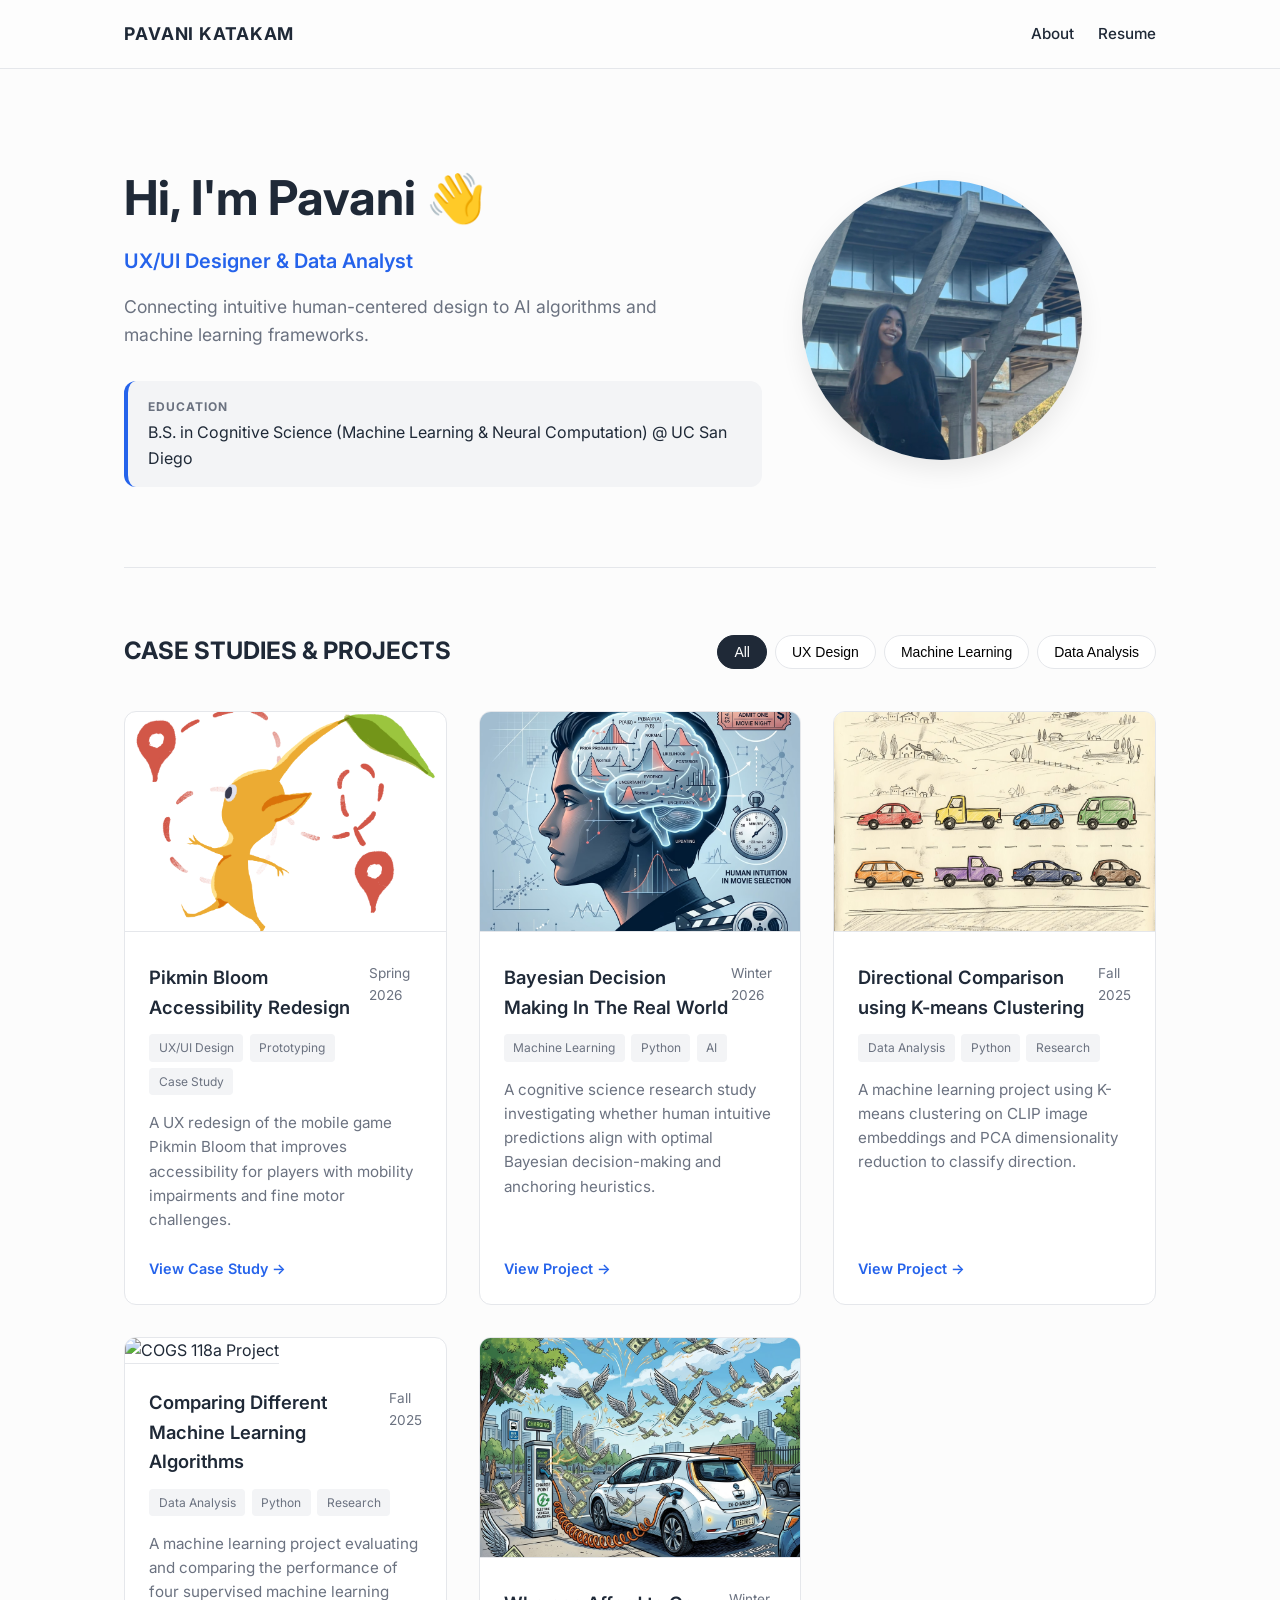
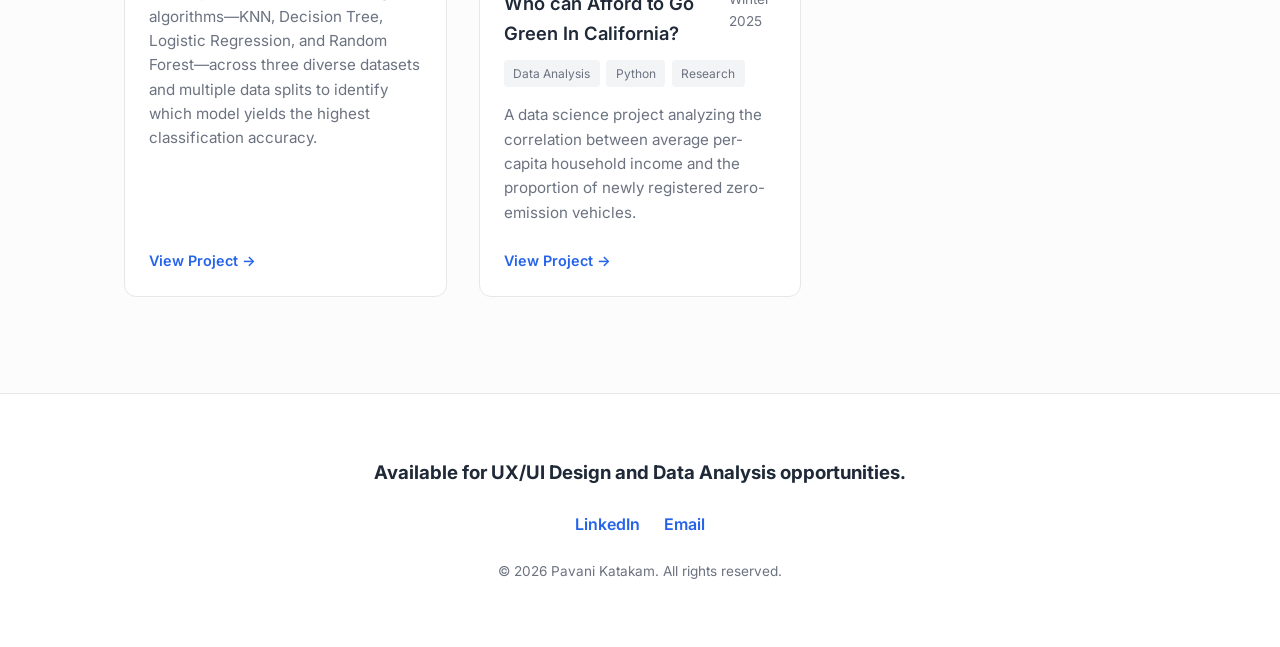
==== index.html @ 57f6cc39 "Update index.html" ====
<!DOCTYPE html>
<html lang="en">
<head>
  <meta charset="UTF-8" />
  <meta name="viewport" content="width=device-width, initial-scale=1.0" />
  <title>Pavani Katakam</title>
  <link rel="stylesheet" href="style.css" />
  <link rel="preconnect" href="https://fonts.googleapis.com">
  <link href="https://fonts.googleapis.com/css2?family=Inter:wght@300;400;500;600;700&display=swap" rel="stylesheet">
</head>
<body>

  <header class="navbar">
    <div class="nav-container">
      <a href="#" class="logo">PAVANI KATAKAM</a>
      <nav class="nav-links">
        <a href="about.html">About</a>
        <a href="https://docs.google.com/document/d/1-58K44H2pKvXtzDy7V9CgX6mknnZHvUmlUUMC2A9nRI/edit?usp=sharing" target="_blank" class="nav-btn">Resume</a>
      </nav>
    </div>
  </header>

  <main class="container">
    <section class="hero">
      <div class="hero-content">
        <h1 class="greeting">Hi, I'm Pavani 👋</h1>
        <p class="role-title">UX/UI Designer & Data Analyst</p>
        <p class="tagline">
          Connecting intuitive human-centered design to AI algorithms and machine learning frameworks.
        </p>
        <div class="education-badge">
          <span>EDUCATION</span>
          <p>B.S. in Cognitive Science (Machine Learning & Neural Computation) @ UC San Diego</p>
        </div>
      </div>
      <div class="hero-image">
        <img src="profile.jpeg" alt="Pavani Katakam Profile" />
      </div>
    </section>

    <section id="projects" class="projects-section">
      <div class="section-header">
        <h2>CASE STUDIES & PROJECTS</h2>
        <div class="filter-pills">
          <button class="pill active" onclick="filterProjects('all')">All</button>
          <button class="pill" onclick="filterProjects('ux')">UX Design</button>
          <button class="pill" onclick="filterProjects('ml')">Machine Learning</button>
          <button class="pill" onclick="filterProjects('data')">Data Analysis</button>
        </div>
      </div>

      <div class="project-grid">

        <article class="project-card ux">
          <div class="card-image">
            <img src="pikmin.png" alt="COGS 127 Project" />
          </div>
          <div class="card-content">
            <div class="card-header">
              <h3>Pikmin Bloom Accessibility Redesign</h3>
              <span class="year">Spring 2026</span>
            </div>
            <div class="tags">
              <span class="tag">UX/UI Design</span>
              <span class="tag">Prototyping</span>
              <span class="tag">Case Study</span>
            </div>
            <p class="card-desc">
              A UX redesign of the mobile game Pikmin Bloom that improves accessibility for players with mobility impairments and fine motor challenges.
            </p>
            <a href="cogs127.html" class="project-link">View Case Study &rarr;</a>
          </div>
        </article>

        <article class="project-card ml">
          <div class="card-image">
            <img src="bayes.png" alt="COGS 180 Project" />
          </div>
          <div class="card-content">
            <div class="card-header">
              <h3>Bayesian Decision Making In The Real World</h3>
              <span class="year"> Winter 2026</span>
            </div>
            <div class="tags">
              <span class="tag">Machine Learning</span>
              <span class="tag">Python</span>
              <span class="tag">AI</span>
            </div>
            <p class="card-desc">
              A cognitive science research study investigating whether human intuitive predictions align with optimal Bayesian decision-making and anchoring heuristics.
            </p>
            <a href="cogs180.html" class="project-link">View Project &rarr;</a>
          </div>
        </article>

        <article class="project-card ml">
          <div class="card-image">
            <img src="cars.png" alt="COGS 118b Project" />
          </div>
          <div class="card-content">
            <div class="card-header">
              <h3>Directional Comparison using K-means Clustering</h3>
              <span class="year">Fall 2025</span>
            </div>
            <div class="tags">
              <span class="tag">Data Analysis</span>
              <span class="tag">Python</span>
              <span class="tag">Research</span>
            </div>
            <p class="card-desc">
              A machine learning project using K-means clustering on CLIP image embeddings and PCA dimensionality reduction to classify direction.
            </p>
            <a href="cogs118b.html" class="project-link">View Project &rarr;</a>
          </div>
        </article>

        <article class="project-card ml">
          <div class="card-image">
            <img src="brain.png" alt="COGS 118a Project" />
          </div>
          <div class="card-content">
            <div class="card-header">
              <h3>Comparing Different Machine Learning Algorithms</h3>
              <span class="year">Fall 2025</span>
            </div>
            <div class="tags">
              <span class="tag">Data Analysis</span>
              <span class="tag">Python</span>
              <span class="tag">Research</span>
            </div>
            <p class="card-desc">
              A machine learning project evaluating and comparing the performance of four supervised machine learning 
              algorithms—KNN, Decision Tree, Logistic Regression, and Random Forest—across three diverse datasets and multiple data splits to identify which model yields the highest classification accuracy.
            </p>
            <a href="cogs118a.html" class="project-link">View Project &rarr;</a>
          </div>
        </article>

        <article class="project-card data">
          <div class="card-image">
            <img src="ev.png" alt="COGS 108 Project" />
          </div>
          <div class="card-content">
            <div class="card-header">
              <h3>Who can Afford to Go Green In California?</h3>
              <span class="year">Winter 2025</span>
            </div>
            <div class="tags">
              <span class="tag">Data Analysis</span>
              <span class="tag">Python</span>
              <span class="tag">Research</span>
            </div>
            <p class="card-desc">
              A data science project analyzing the correlation between average per-capita household income and the proportion of newly registered zero-emission vehicles.
            </p>
            <a href="cogs108.html" class="project-link">View Project &rarr;</a>
          </div>
        </article>

      </div>
    </section>
  </main>

  <footer class="footer">
    <div class="footer-container">
      <h3>Available for UX/UI Design and Data Analysis opportunities.</h3>
      <div class="social-links">
        <a href="https://www.linkedin.com/in/pavani-katakam/" target="_blank">LinkedIn</a>
        <a href="mailto:pavkatakam@gmail.com">Email</a>
      </div>
      <p class="copyright">© 2026 Pavani Katakam. All rights reserved.</p>
    </div>
  </footer>

  <script>
    // Simple filter functionality for projects
    function filterProjects(category) {
      const cards = document.querySelectorAll('.project-card');
      const buttons = document.querySelectorAll('.pill');

      buttons.forEach(btn => btn.classList.remove('active'));
      event.target.classList.add('active');

      cards.forEach(card => {
        if (category === 'all' || card.classList.contains(category)) {
          card.style.display = 'flex';
        } else {
          card.style.display = 'none';
        }
      });
    }
  </script>
</body>
</html>
---- style.css ----
/* CSS Reset and Global Variables */
* {
  margin: 0;
  padding: 0;
  box-sizing: border-box;
}

:root {
  --font-family: 'Inter', -apple-system, BlinkMacSystemFont, sans-serif;
  --bg-color: #fcfcfc;
  --card-bg: #ffffff;
  --text-main: #1f2937;
  --text-muted: #6b7280;
  --accent-color: #2563eb;
  --border-color: #e5e7eb;
  --radius: 12px;
  --max-width: 1080px;
}

body {
  font-family: var(--font-family);
  background-color: var(--bg-color);
  color: var(--text-main);
  line-height: 1.6;
  padding-top: 80px;
}

a {
  color: inherit;
  text-decoration: none;
}

/* Navbar */
.navbar {
  position: fixed;
  top: 0;
  left: 0;
  width: 100%;
  background: rgba(253, 253, 253, 0.9);
  backdrop-filter: blur(8px);
  border-bottom: 1px solid var(--border-color);
  z-index: 1000;
}

.nav-container {
  max-width: var(--max-width);
  margin: 0 auto;
  padding: 1.25rem 1.5rem;
  display: flex;
  justify-content: space-between;
  align-items: center;
}

.logo {
  font-weight: 700;
  letter-spacing: 0.05em;
  font-size: 1.1rem;
}

.nav-links {
  display: flex;
  align-items: center;
  gap: 1.5rem;
}

.nav-links a {
  font-weight: 500;
  font-size: 0.95rem;
  transition: color 0.2s ease;
}

.nav-links a:hover {
  color: var(--accent-color);
}

/* Layout Container */
.container {
  max-width: var(--max-width);
  margin: 0 auto;
  padding: 2rem 1.5rem;
}

/* Hero Section */
.hero {
  display: flex;
  flex-direction: column-reverse;
  gap: 2.5rem;
  padding: 3rem 0 5rem 0;
}

@media (min-width: 768px) {
  .hero {
    display: grid;
    grid-template-columns: 1.8fr 1fr;
    align-items: center;
  }
}

.greeting {
  font-size: clamp(2rem, 5vw, 3rem);
  font-weight: 700;
  margin-bottom: 0.5rem;
}

.role-title {
  font-size: 1.25rem;
  color: var(--accent-color);
  font-weight: 600;
  margin-bottom: 1rem;
}

.tagline {
  font-size: 1.1rem;
  color: var(--text-muted);
  margin-bottom: 2rem;
  max-width: 600px;
}

.education-badge {
  background: #f3f4f6;
  padding: 1rem 1.25rem;
  border-radius: var(--radius);
  border-left: 4px solid var(--accent-color);
}

.education-badge span {
  font-size: 0.75rem;
  font-weight: 700;
  letter-spacing: 0.08em;
  color: var(--text-muted);
  display: block;
  margin-bottom: 0.25rem;
}

.hero-image img {
  width: 100%;
  max-width: 280px;
  aspect-ratio: 1 / 1;
  border-radius: 50%;
  object-fit: cover;
  box-shadow: 0 10px 25px rgba(0, 0, 0, 0.08);
}

/* Projects Section */
.projects-section {
  padding: 4rem 0;
  border-top: 1px solid var(--border-color);
}

.section-header {
  display: flex;
  flex-direction: column;
  gap: 1rem;
  margin-bottom: 2.5rem;
}

@media (min-width: 640px) {
  .section-header {
    flex-direction: row;
    justify-content: space-between;
    align-items: center;
  }
}

.filter-pills {
  display: flex;
  gap: 0.5rem;
  flex-wrap: wrap;
}

.pill {
  padding: 0.5rem 1rem;
  border-radius: 999px;
  border: 1px solid var(--border-color);
  background: white;
  font-size: 0.875rem;
  font-weight: 500;
  cursor: pointer;
  transition: all 0.2s ease;
}

.pill.active, .pill:hover {
  background: var(--text-main);
  color: white;
  border-color: var(--text-main);
}

/* Project Grid (Responsive Grid Layout) */
.project-grid {
  display: grid;
  grid-template-columns: repeat(auto-fill, minmax(320px, 1fr)); /* <--- The fix! */
  gap: 2rem;
}

.project-card {
  background: var(--card-bg);
  border: 1px solid var(--border-color);
  border-radius: var(--radius);
  overflow: hidden;
  display: flex;
  flex-direction: column;
  transition: transform 0.2s ease, box-shadow 0.2s ease;
}

.project-card:hover {
  transform: translateY(-4px);
  box-shadow: 0 12px 30px rgba(0, 0, 0, 0.06);
}

.card-image img {
  width: 100%;
  height: 220px;
  object-fit: cover;
  border-bottom: 1px solid var(--border-color);
}

.card-content {
  padding: 1.5rem;
  display: flex;
  flex-direction: column;
  flex-grow: 1;
}

.card-header {
  display: flex;
  justify-content: space-between;
  align-items: flex-start;
  margin-bottom: 0.75rem;
}

.card-header h3 {
  font-size: 1.15rem;
  font-weight: 600;
}

.year {
  font-size: 0.85rem;
  color: var(--text-muted);
}

.tags {
  display: flex;
  gap: 0.4rem;
  flex-wrap: wrap;
  margin-bottom: 1rem;
}

.tag {
  background: #f3f4f6;
  font-size: 0.75rem;
  padding: 0.25rem 0.6rem;
  border-radius: 4px;
  color: var(--text-muted);
}

.card-desc {
  font-size: 0.95rem;
  color: var(--text-muted);
  margin-bottom: 1.5rem;
}

.project-link {
  margin-top: auto;
  font-weight: 600;
  color: var(--accent-color);
  font-size: 0.9rem;
}

/* About / Skills */
.about-section {
  padding: 4rem 0;
  border-top: 1px solid var(--border-color);
}

.about-bio {
  font-size: 1.1rem;
  color: var(--text-muted);
  max-width: 750px;
  margin: 1rem 0 2.5rem 0;
}

.skills-tags {
  display: flex;
  flex-wrap: wrap;
  gap: 0.75rem;
  margin-top: 1rem;
}

.skills-tags span {
  background: white;
  border: 1px solid var(--border-color);
  padding: 0.5rem 1rem;
  border-radius: var(--radius);
  font-size: 0.9rem;
  font-weight: 500;
}

/* Footer */
.footer {
  border-top: 1px solid var(--border-color);
  padding: 4rem 1.5rem;
  text-align: center;
  background: white;
}

.social-links {
  display: flex;
  justify-content: center;
  gap: 1.5rem;
  margin: 1.5rem 0;
}

.social-links a {
  font-weight: 600;
  color: var(--accent-color);
}

.copyright {
  font-size: 0.85rem;
  color: var(--text-muted);
}

/* ==========================================================================
   Case Study Page Styles
   ========================================================================== */

.back-link-wrapper {
  margin-top: 1.5rem;
  margin-bottom: 2rem;
}

.back-link {
  font-weight: 500;
  color: var(--accent-color);
  font-size: 0.95rem;
  transition: opacity 0.2s ease;
}

.back-link:hover {
  opacity: 0.8;
}

.case-study-hero {
  margin-bottom: 3rem;
}

.project-category {
  font-size: 0.8rem;
  font-weight: 700;
  letter-spacing: 0.1em;
  color: var(--accent-color);
  display: block;
  margin-bottom: 0.75rem;
}

.case-title {
  font-size: clamp(2.2rem, 6vw, 3.5rem);
  line-height: 1.15;
  font-weight: 700;
  margin-bottom: 1rem;
}

.case-subtitle {
  font-size: clamp(1.1rem, 2vw, 1.35rem);
  color: var(--text-muted);
  max-width: 800px;
}

/* Responsive Overview Info Grid */
.project-meta-grid {
  display: grid;
  grid-template-columns: repeat(2, 1fr);
  gap: 2rem;
  padding: 2.5rem 0;
  border-top: 1px solid var(--border-color);
  border-bottom: 1px solid var(--border-color);
  margin-bottom: 3.5rem;
}

@media (min-width: 640px) {
  .project-meta-grid {
    grid-template-columns: repeat(4, 1fr);
  }
}

.meta-item h4 {
  font-size: 0.75rem;
  font-weight: 700;
  text-transform: uppercase;
  letter-spacing: 0.08em;
  color: var(--text-muted);
  margin-bottom: 0.5rem;
}

.meta-item p {
  font-size: 1rem;
  font-weight: 500;
  color: var(--text-main);
}

/* Project Images */
.case-image-container {
  width: 100%;
  margin-bottom: 4rem;
}

.case-main-img {
  width: 100%;
  border-radius: var(--radius);
  border: 1px solid var(--border-color);
  box-shadow: 0 10px 30px rgba(0,0,0,0.04);
  display: block;
}

/* Narrative Body Text Content */
.case-content {
  max-width: 720px;
  margin: 0 auto 5rem auto;
}

.content-block {
  margin-bottom: 3.5rem;
}

.content-block h2 {
  font-size: 1.5rem;
  font-weight: 700;
  margin-bottom: 1rem;
  color: var(--text-main);
}

.content-block p {
  font-size: 1.05rem;
  color: var(--text-muted);
  line-height: 1.7;
}

/* Container holding both text and image side-by-side */
.split-block {
  display: flex;
  flex-direction: column; /* Stack vertically on small mobile screens */
  gap: 2.5rem;            /* Spacing between the text and the image */
  align-items: center;    /* Keeps everything centered vertically */
  margin-bottom: 4rem;
}

/* Text layout spacing */
.split-text h3 {
  font-size: 1.3rem;
  margin-top: 1.5rem;
  margin-bottom: 0.5rem;
}

.split-text p {
  color: var(--text-muted);
  margin-bottom: 1.5rem;
}

/* Image scaling constraints */
.split-image img {
  width: 100%;
  max-width: 450px;       /* Keeps the image from bloating too large */
  height: auto;
  display: block;
}

/* Desktop Breakpoint: Converts to side-by-side view automatically */
@media (min-width: 768px) {
  .split-block {
    flex-direction: row;  /* Places them in a clean horizontal row */
  }
  
  .split-text {
    flex: 1.2;            /* Gives the text side slightly more weight/space */
  }
  
  .split-image {
    flex: 1;              /* Allocates proportional room for the graphic */
  }
}

/* Styling for the large callout text in the middle */
.case-quote {
  font-size: clamp(1.3rem, 3vw, 1.8rem);
  font-style: italic;
  font-weight: 300;
  color: #ffffff; /* Gives it that bright white pop against the muted paragraphs */
  line-height: 1.4;
  margin: 2rem 0;
  text-align: center;
  padding: 0 1rem;
}

/* Formats the video container to look proportional and clean */
.portfolio-video {
  width: 100%;
  max-width: 300px; /* Change this from 380px to 280px to make it smaller */
  height: auto;
  display: block;
  margin: 0 auto;
}


/* Container that places all 3 images in a row */
.image-trio {
  display: flex;
  flex-direction: column; /* Stacks vertically on small mobile screens */
  gap: 1.5rem;            /* Space between each image */
  width: 100%;
  margin: 2.5rem 0;
}

/* Formats each image to scale proportionally */
.image-trio img {
  width: 100%;
  height: auto;
  object-fit: cover;
  border-radius: 8px;    /* Optional rounded corners */
}

/* Desktop & Tablet View: Places all 3 side-by-side */
@media (min-width: 768px) {
  .image-trio {
    flex-direction: row;  /* Places images in a horizontal row */
  }

  .image-trio img {
    flex: 1;              /* Gives each image an equal 1/3 width share */
    width: 0;             /* Prevents images from pushing past container bounds */
  }
}

/* Container that places both images in a row */
.image-duo {
  display: flex;
  flex-direction: column; /* Stacks vertically on small phone screens */
  gap: 1.5rem;            /* Space between the two images */
  width: 100%;
  margin: 2.5rem 0;
}

/* Formats each image to scale proportionally */
.image-duo img {
  width: 100%;
  height: auto;
  object-fit: cover;
  border-radius: 8px;
}

/* Desktop & Tablet View: Places both side-by-side */
@media (min-width: 768px) {
  .image-duo {
    flex-direction: row;  /* Arranges images in a horizontal row */
  }

  .image-duo img {
    flex: 1;              /* Gives each image an equal 50% width share */
    width: 0;             /* Prevents images from distorting or breaking bounds */
  }
}

.chart-container {
  max-width: 400px; /* Adjust this value to make it smaller or larger */
  width: 100%;
  margin: 2rem auto; /* Centers the chart box */
  text-align: center;
}

.chart-container img {
  width: 100%;
  height: auto;
  border-radius: 8px; /* Keeps the nice rounded corners shown in your screenshot */
}
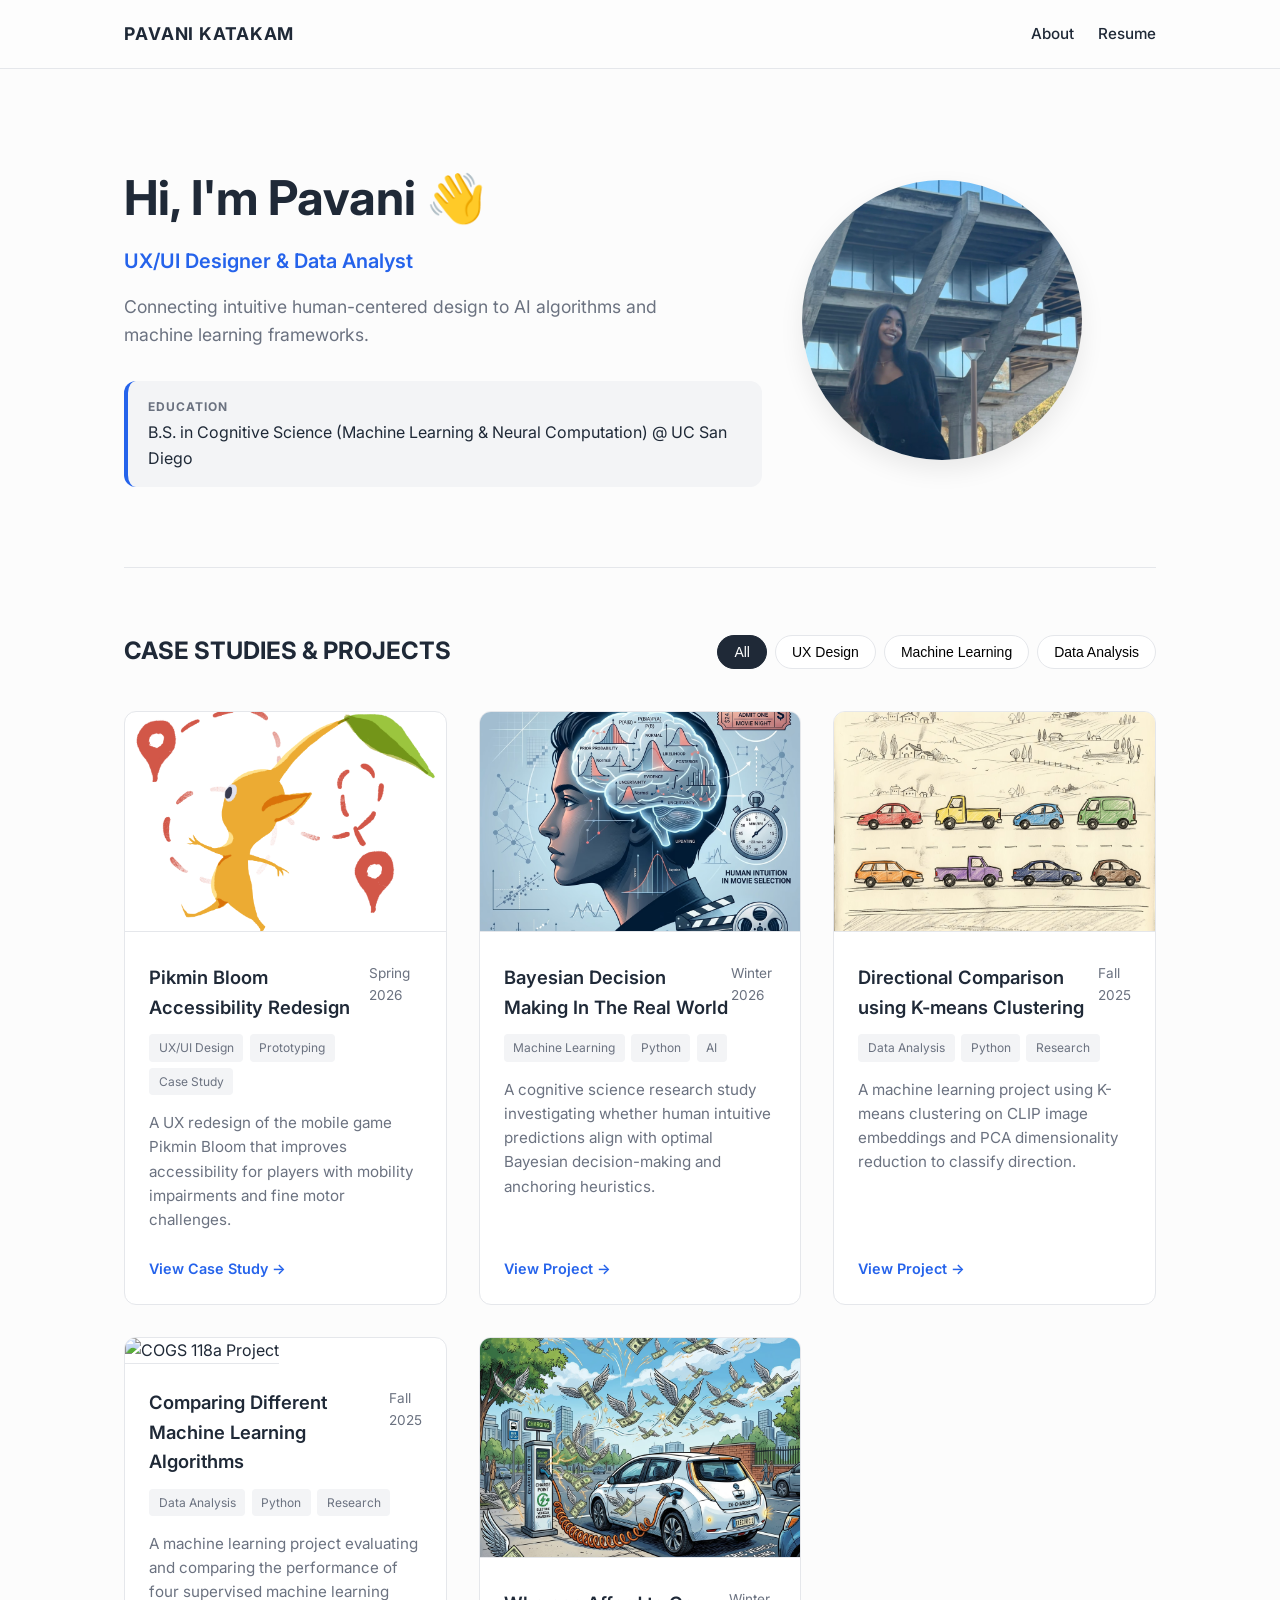
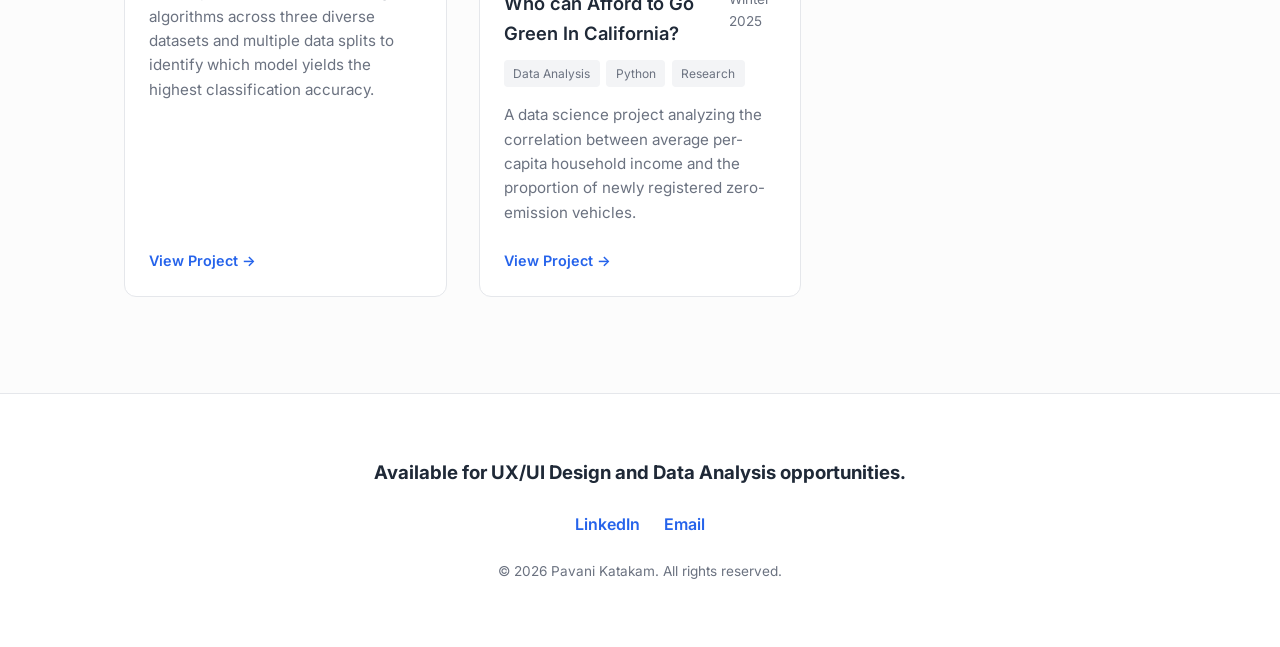
==== commit a8372d2d: "Update project description in index.html Removed the mention of specific algorithms in the project d" ====
--- a/index.html
+++ b/index.html
@@ -130,7 +130,7 @@
             </div>
             <p class="card-desc">
               A machine learning project evaluating and comparing the performance of four supervised machine learning 
-              algorithms—KNN, Decision Tree, Logistic Regression, and Random Forest—across three diverse datasets and multiple data splits to identify which model yields the highest classification accuracy.
+              algorithms across three diverse datasets and multiple data splits to identify which model yields the highest classification accuracy.
             </p>
             <a href="cogs118a.html" class="project-link">View Project &rarr;</a>
           </div>
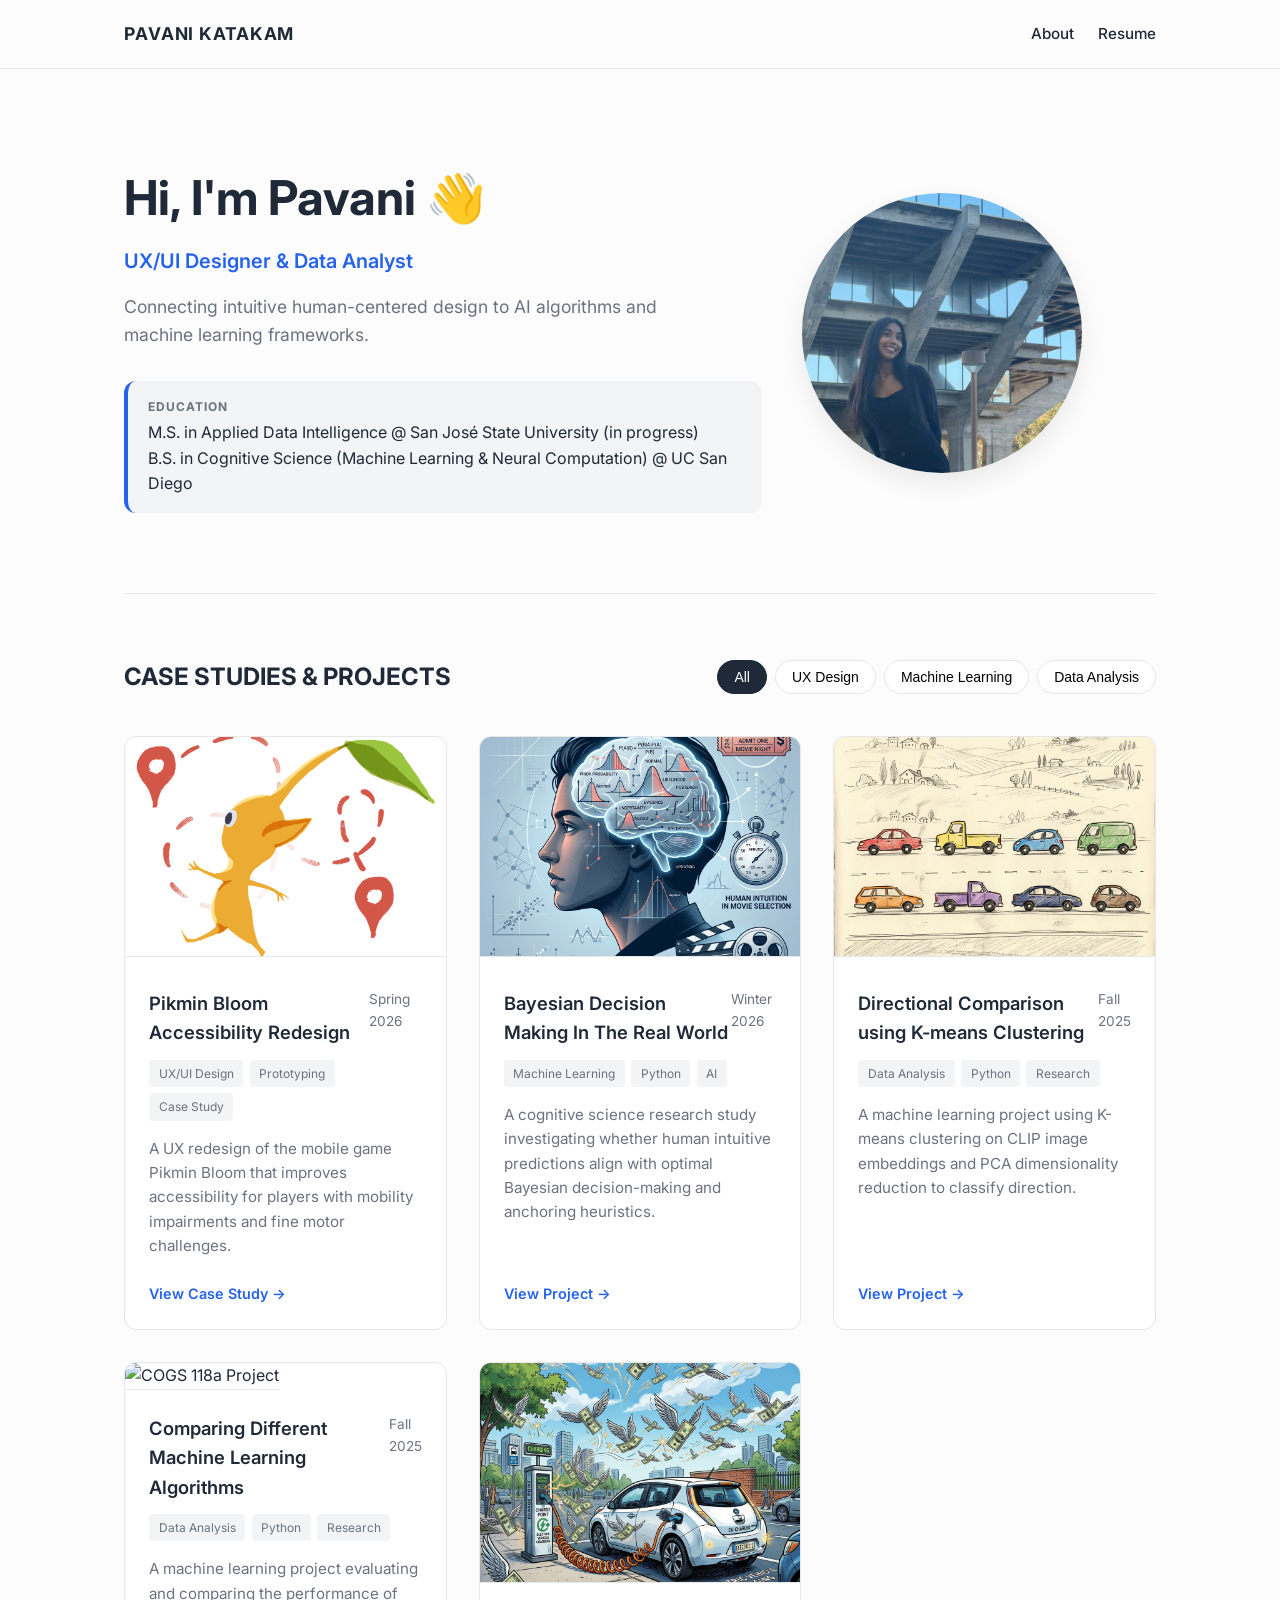
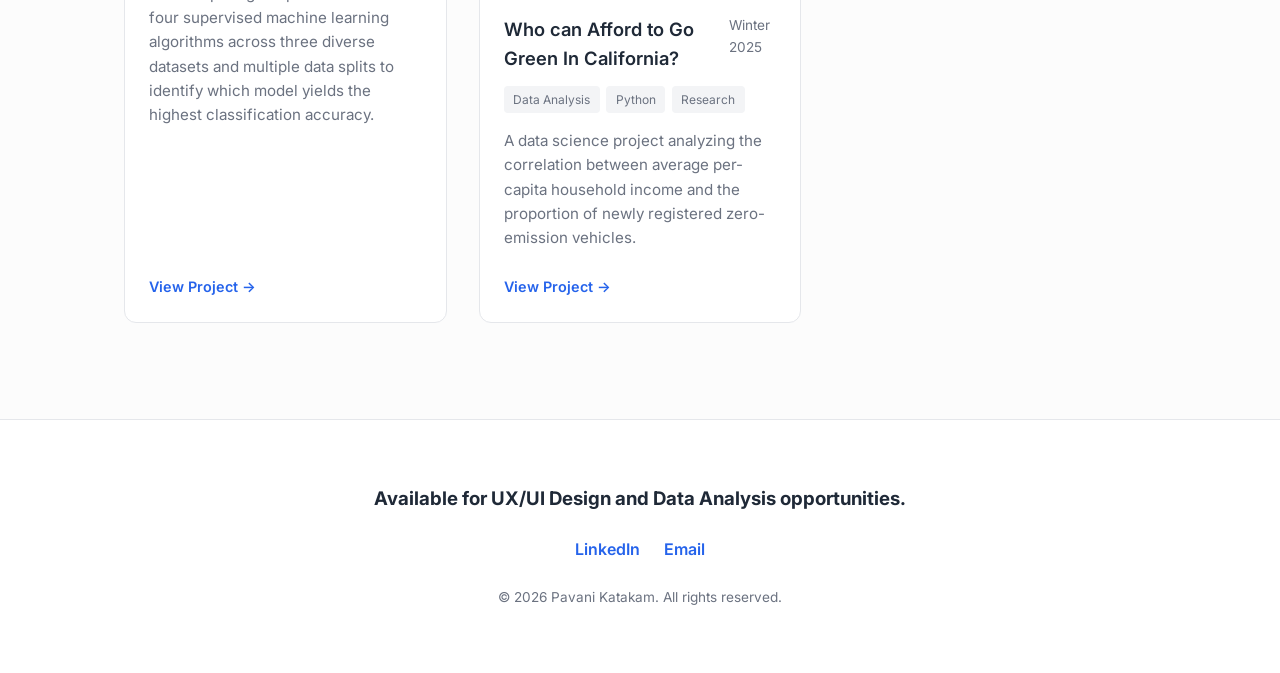
==== commit d811567f: "Add education details to index.html" ====
--- a/index.html
+++ b/index.html
@@ -30,6 +30,7 @@
         </p>
         <div class="education-badge">
           <span>EDUCATION</span>
+          <p>M.S. in Applied Data Intelligence @ San José State University (in progress)</p>
           <p>B.S. in Cognitive Science (Machine Learning & Neural Computation) @ UC San Diego</p>
         </div>
       </div>
--- a/style.css
+++ b/style.css
@@ -571,3 +571,38 @@
   height: auto;
   border-radius: 8px; /* Keeps the nice rounded corners shown in your screenshot */
 }
+
+/* Centers the entire table section and title */
+.table-container {
+  text-align: center;
+  margin: 2.5rem auto;
+  max-width: 800px;
+  width: 100%;
+}
+
+.table-container h3 {
+  margin-bottom: 1rem;
+}
+
+/* Styled Table with borders/lines */
+.styled-table {
+  width: 100%;
+  border-collapse: collapse; /* Prevents double lines between cells */
+  margin: 0 auto;
+  font-size: 0.95rem;
+}
+
+/* Grid lines for headers and data cells */
+.styled-table th, 
+.styled-table td {
+  border: 1px solid var(--border-color, #e5e7eb); /* Subtle grey border */
+  padding: 10px 14px;
+  text-align: center; /* Centers text inside each cell */
+}
+
+/* Optional header background styling */
+.styled-table th {
+  background-color: #f3f4f6;
+  font-weight: 600;
+} 
+
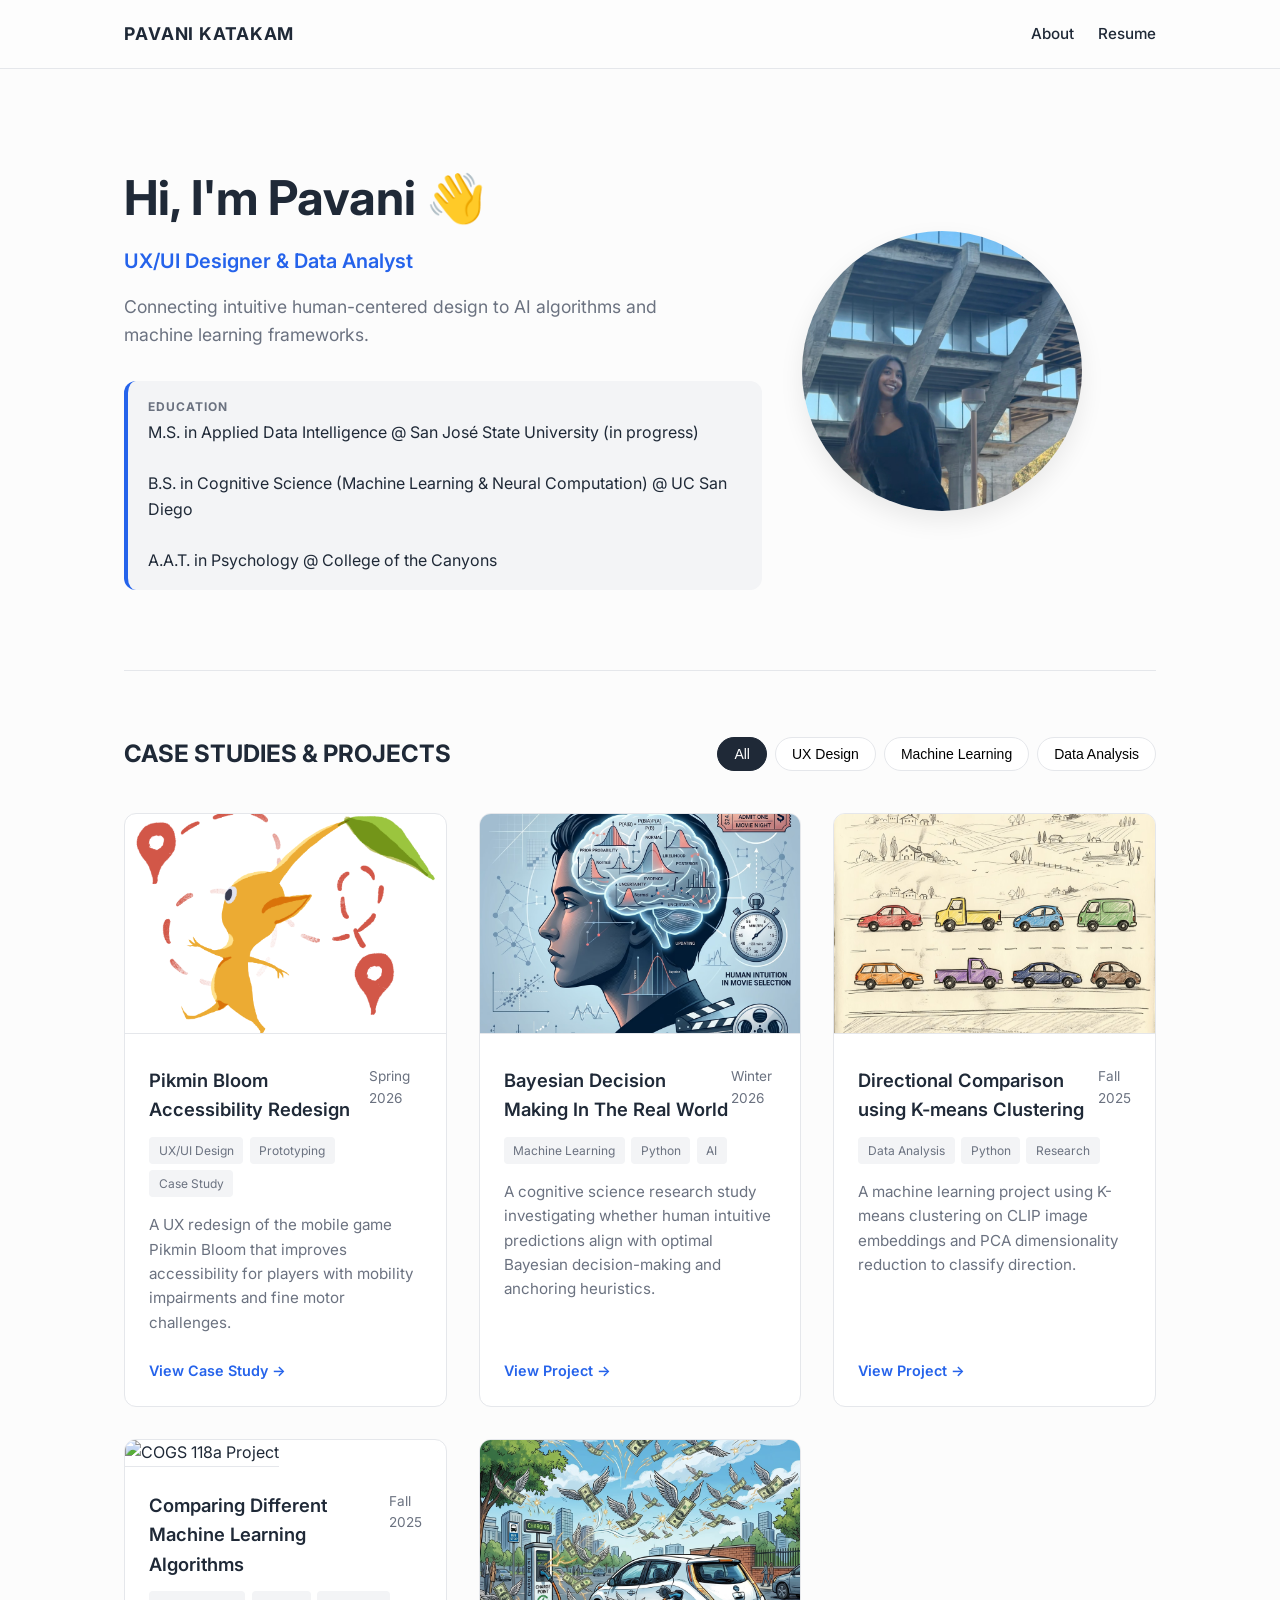
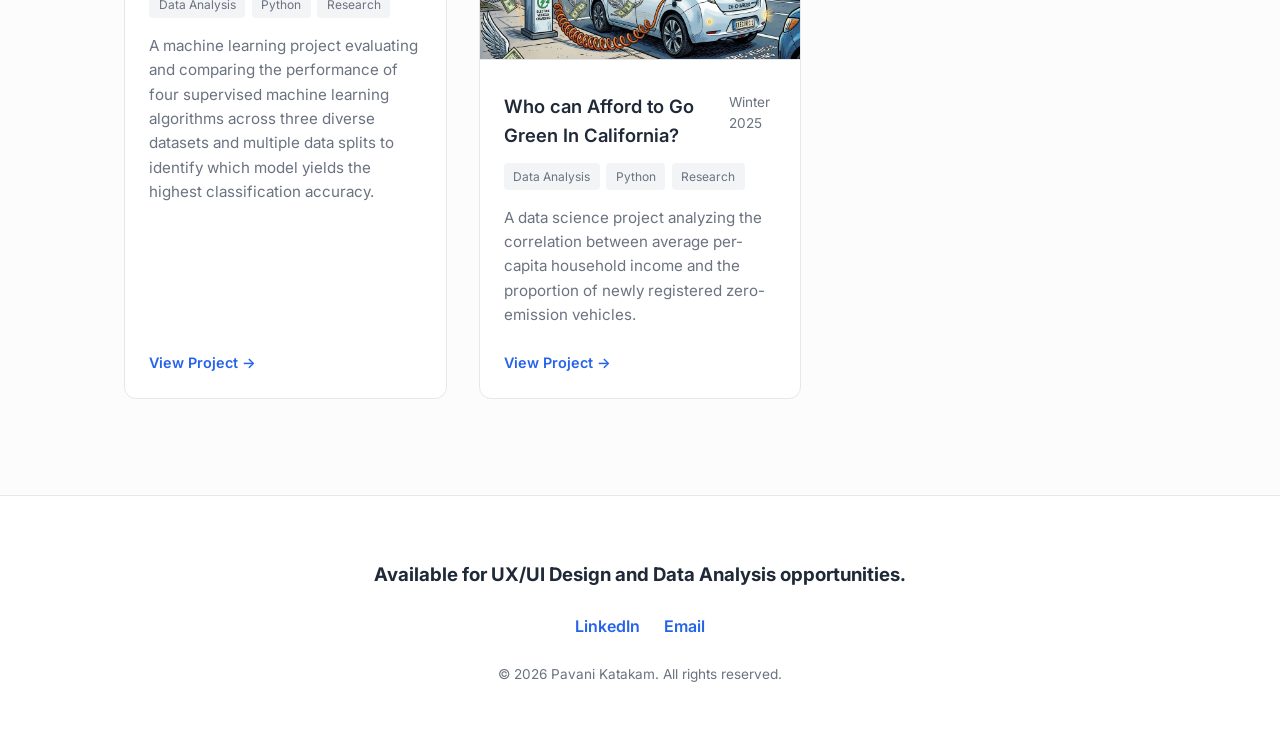
==== commit 73125617: "Update index.html" ====
--- a/index.html
+++ b/index.html
@@ -31,7 +31,10 @@
         <div class="education-badge">
           <span>EDUCATION</span>
           <p>M.S. in Applied Data Intelligence @ San José State University (in progress)</p>
+          <br>
           <p>B.S. in Cognitive Science (Machine Learning & Neural Computation) @ UC San Diego</p>
+          <br>
+          <p>A.A.T. in Psychology @ College of the Canyons</p>
         </div>
       </div>
       <div class="hero-image">
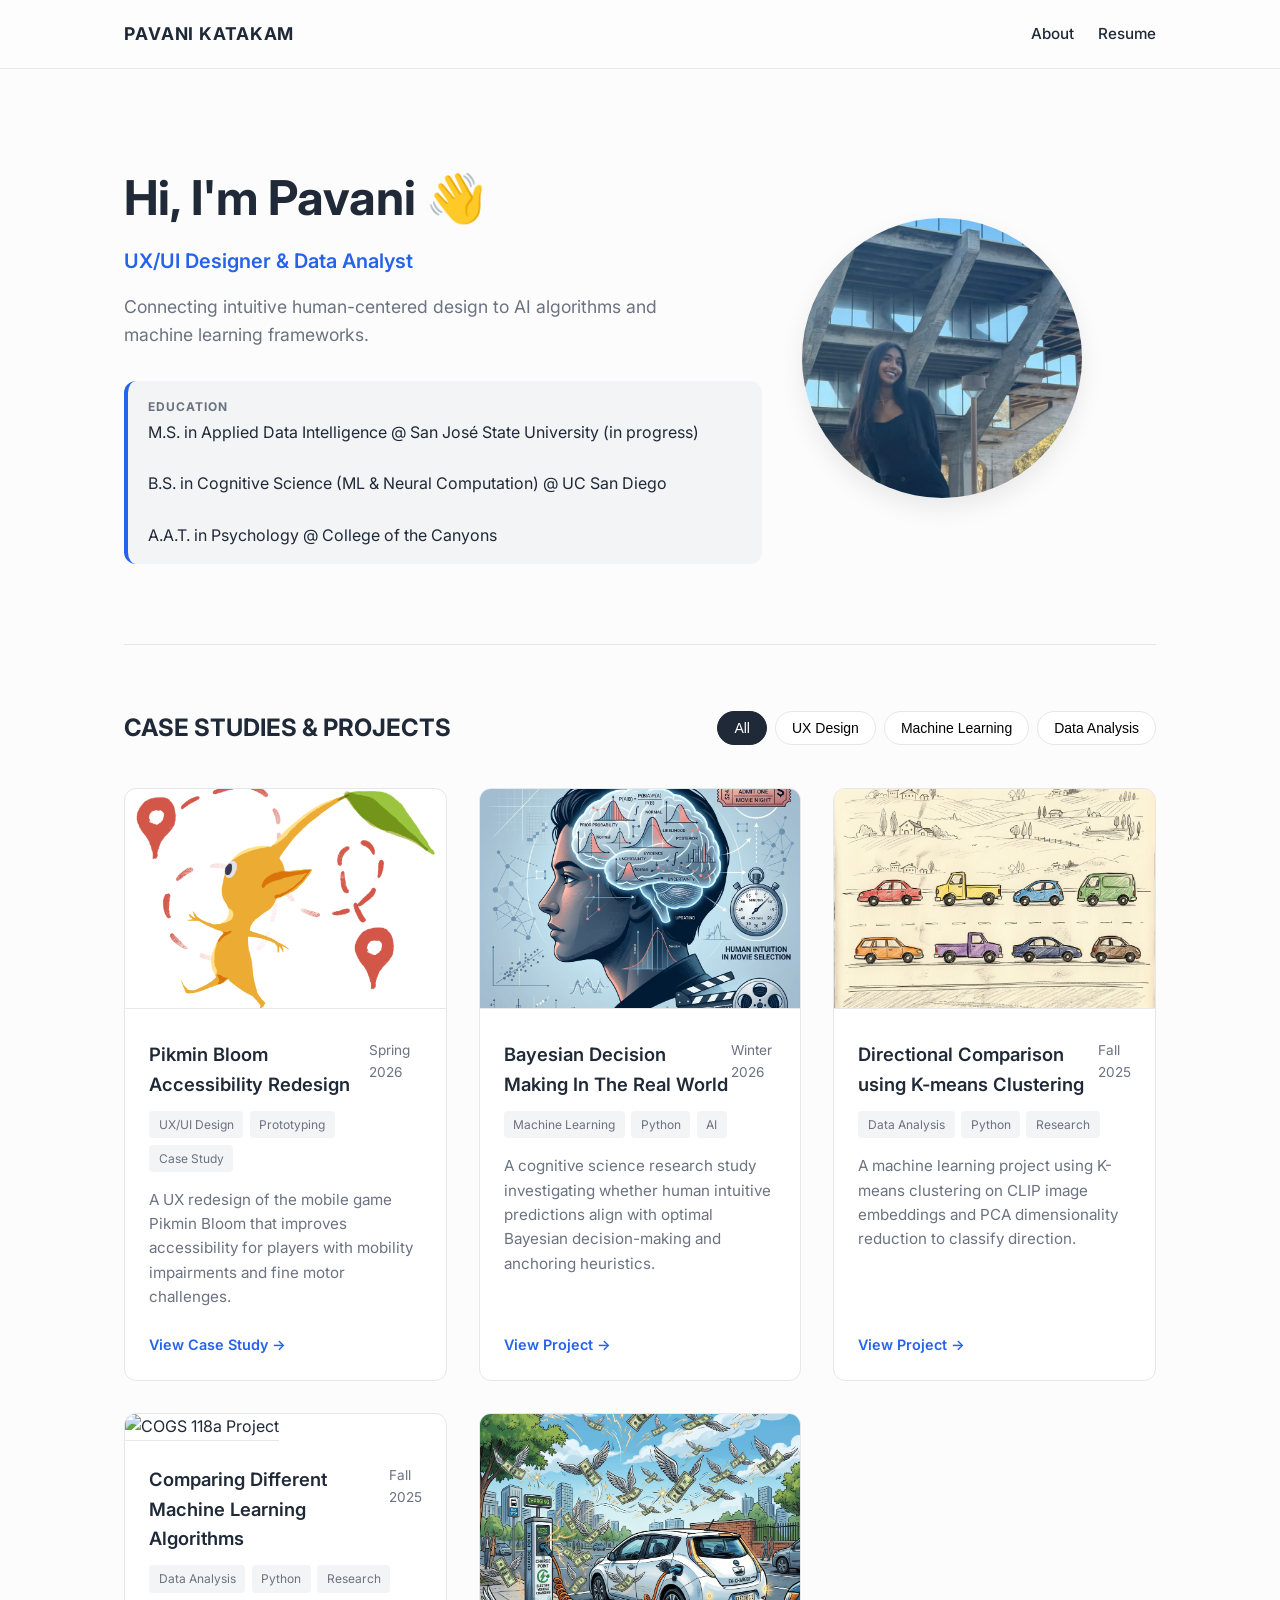
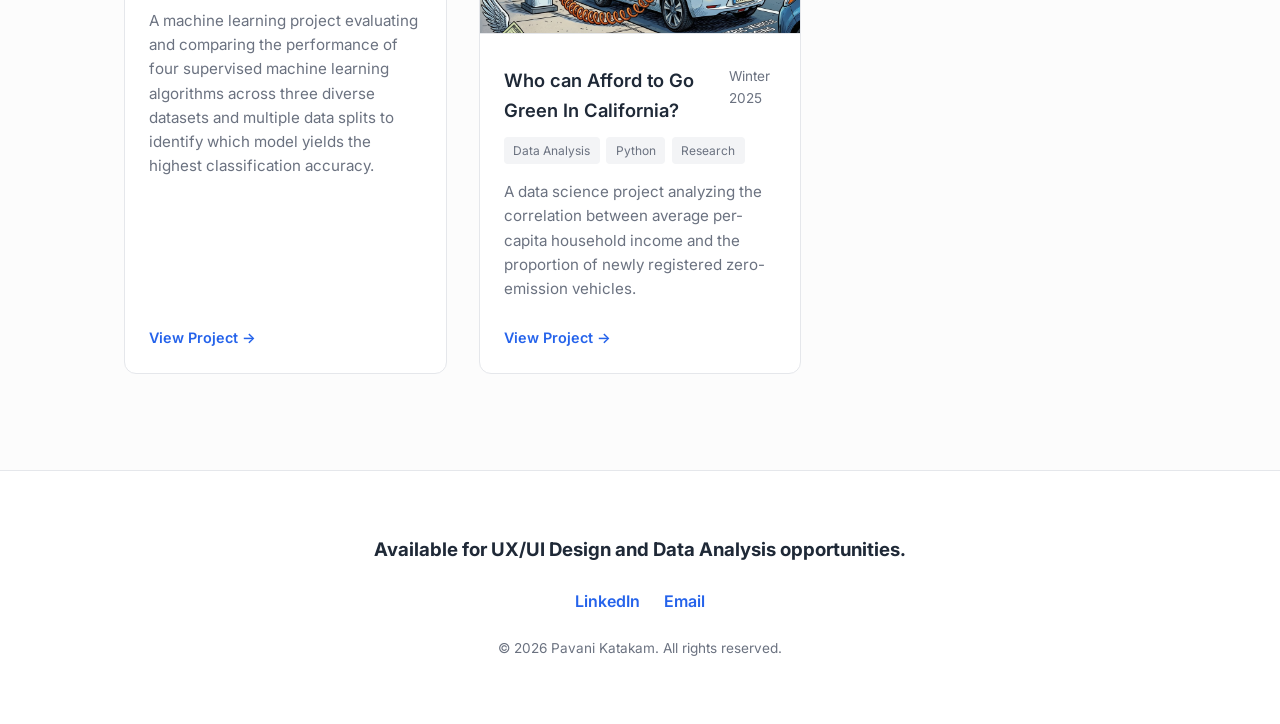
==== commit 78aa27ee: "Shorten degree description in education section" ====
--- a/index.html
+++ b/index.html
@@ -32,7 +32,7 @@
           <span>EDUCATION</span>
           <p>M.S. in Applied Data Intelligence @ San José State University (in progress)</p>
           <br>
-          <p>B.S. in Cognitive Science (Machine Learning & Neural Computation) @ UC San Diego</p>
+          <p>B.S. in Cognitive Science (ML & Neural Computation) @ UC San Diego</p>
           <br>
           <p>A.A.T. in Psychology @ College of the Canyons</p>
         </div>
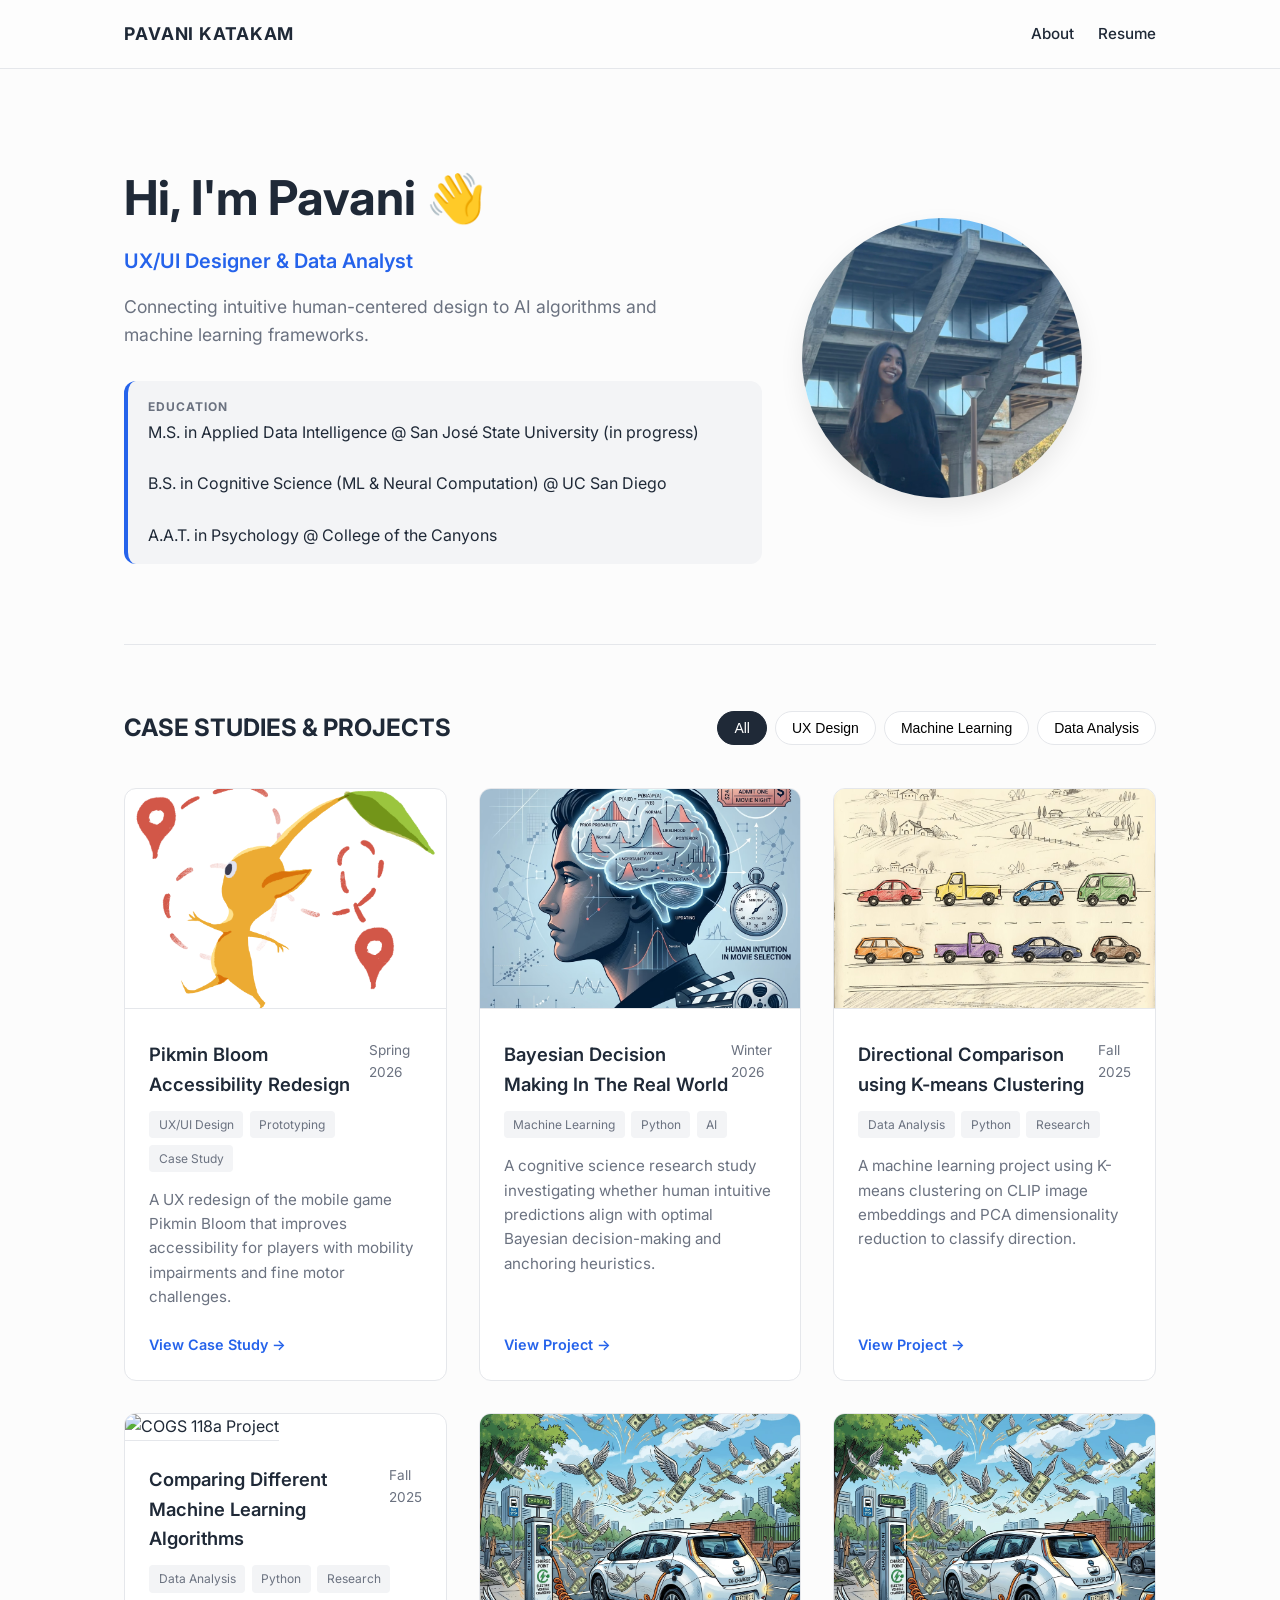
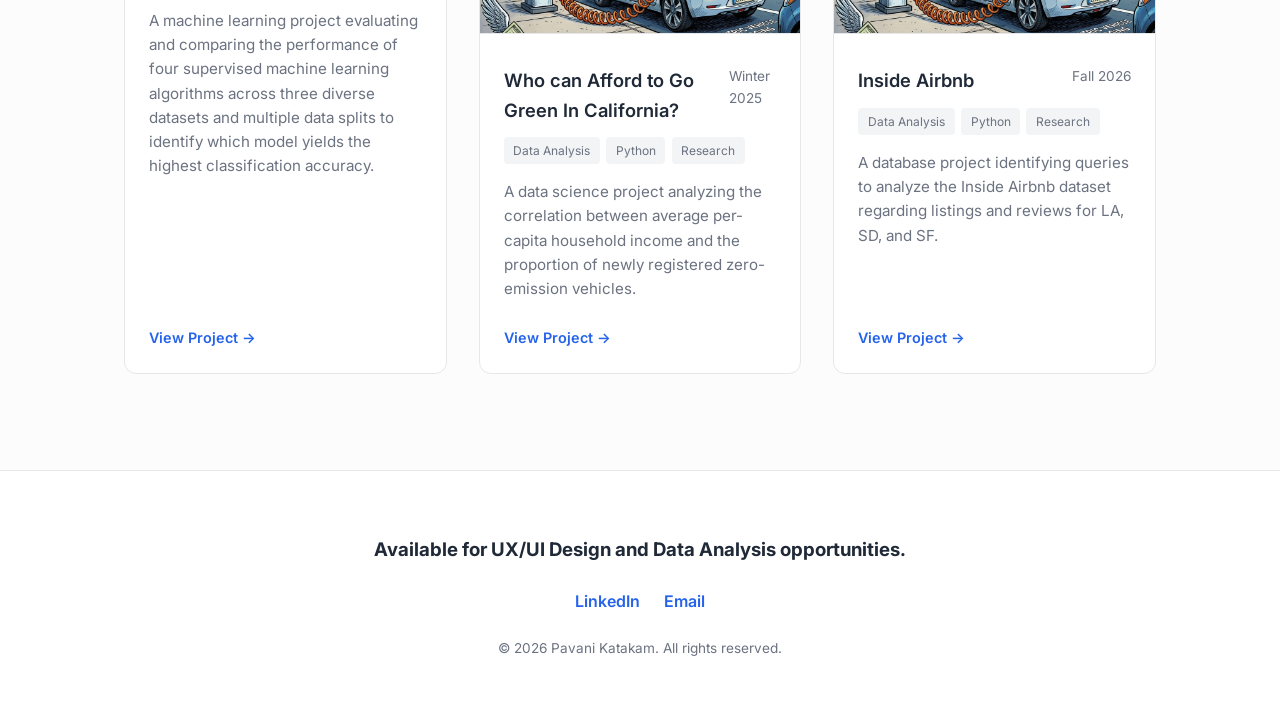
==== commit 867d089f: "Update project links to include .html extension" ====
--- a/index.html
+++ b/index.html
@@ -161,6 +161,27 @@
           </div>
         </article>
 
+        <article class="project-card data">
+          <div class="card-image">
+            <img src="ev.png" alt="DATA 201 Project" />
+          </div>
+          <div class="card-content">
+            <div class="card-header">
+              <h3>Inside Airbnb</h3>
+              <span class="year">Fall 2026</span>
+            </div>
+            <div class="tags">
+              <span class="tag">Data Analysis</span>
+              <span class="tag">Python</span>
+              <span class="tag">Research</span>
+            </div>
+            <p class="card-desc">
+              A database project identifying queries to analyze the Inside Airbnb dataset regarding listings and reviews for LA, SD, and SF.
+            </p>
+            <a href="data201.html" class="project-link">View Project &rarr;</a>
+          </div>
+        </article>
+
       </div>
     </section>
   </main>
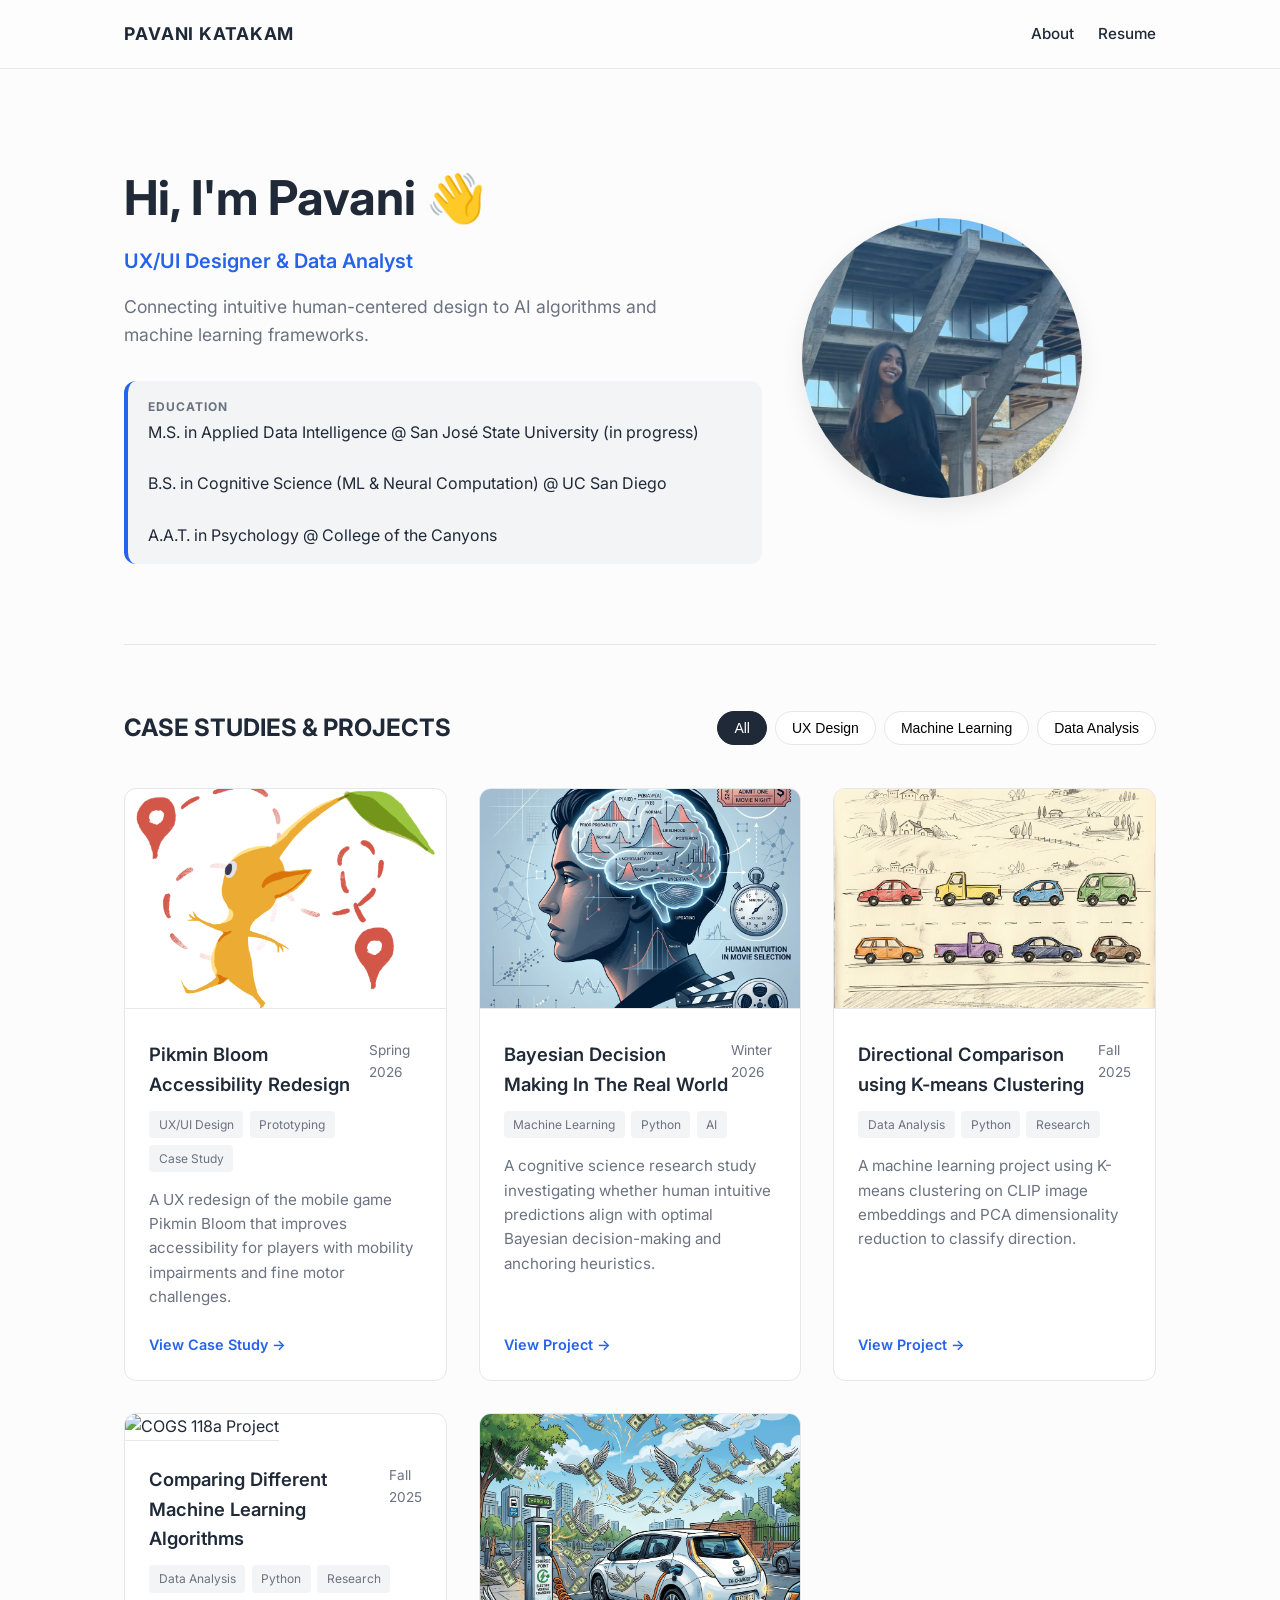
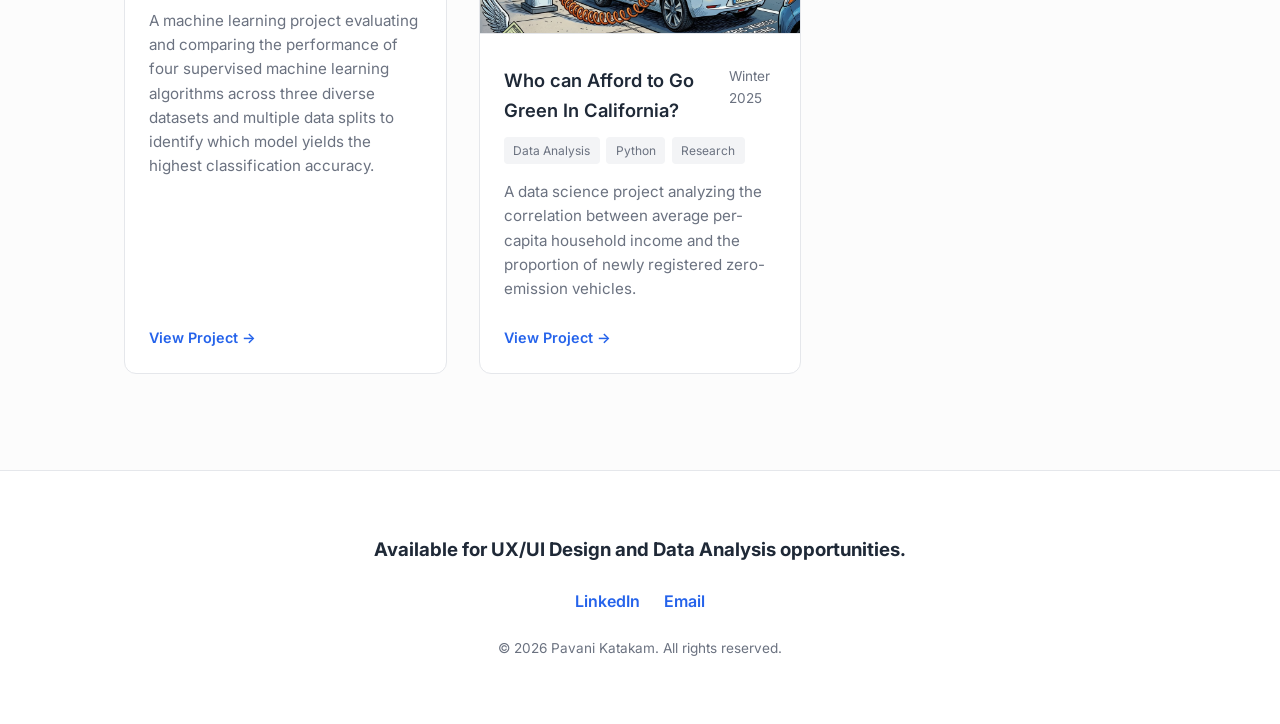
==== commit 5238ce69: "Remove 'Inside Airbnb' project card from index.html Removed the 'Inside Airbnb' project card from th" ====
--- a/index.html
+++ b/index.html
@@ -161,27 +161,6 @@
           </div>
         </article>
 
-        <article class="project-card data">
-          <div class="card-image">
-            <img src="ev.png" alt="DATA 201 Project" />
-          </div>
-          <div class="card-content">
-            <div class="card-header">
-              <h3>Inside Airbnb</h3>
-              <span class="year">Fall 2026</span>
-            </div>
-            <div class="tags">
-              <span class="tag">Data Analysis</span>
-              <span class="tag">Python</span>
-              <span class="tag">Research</span>
-            </div>
-            <p class="card-desc">
-              A database project identifying queries to analyze the Inside Airbnb dataset regarding listings and reviews for LA, SD, and SF.
-            </p>
-            <a href="data201.html" class="project-link">View Project &rarr;</a>
-          </div>
-        </article>
-
       </div>
     </section>
   </main>
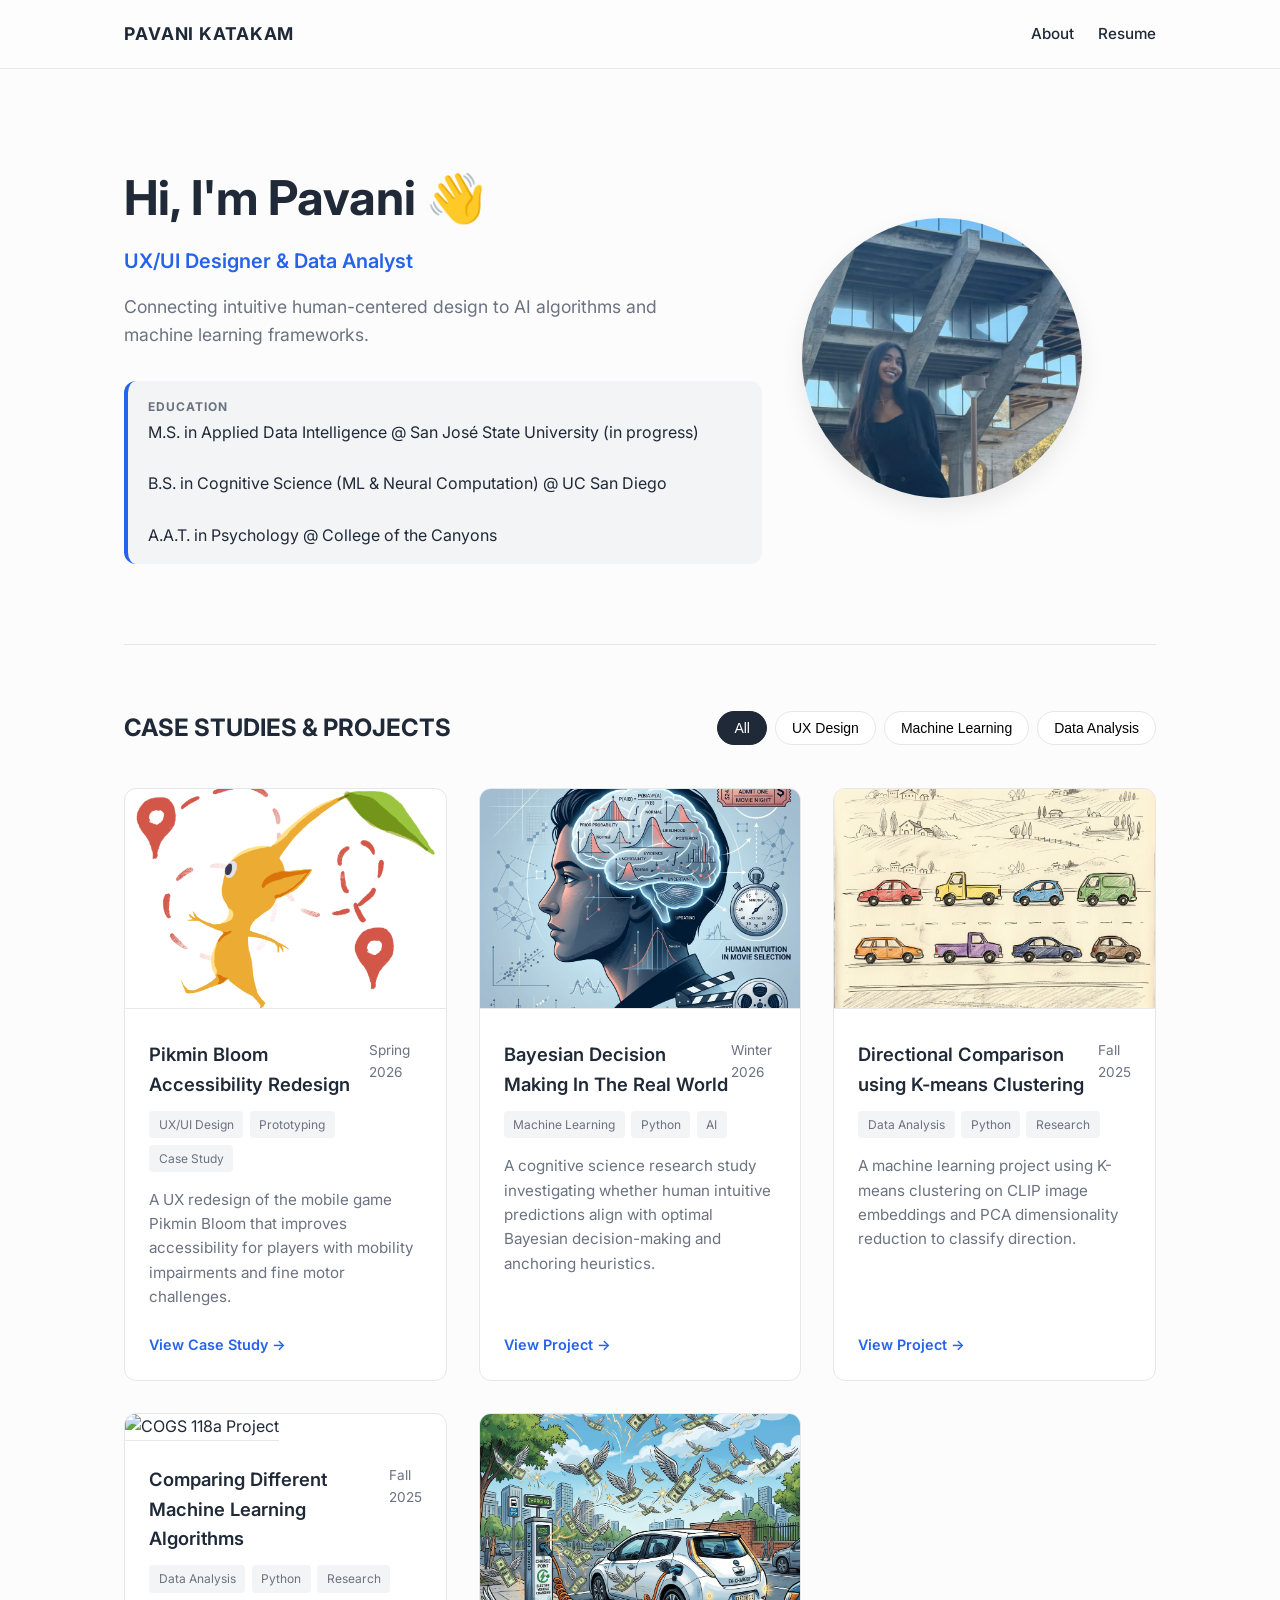
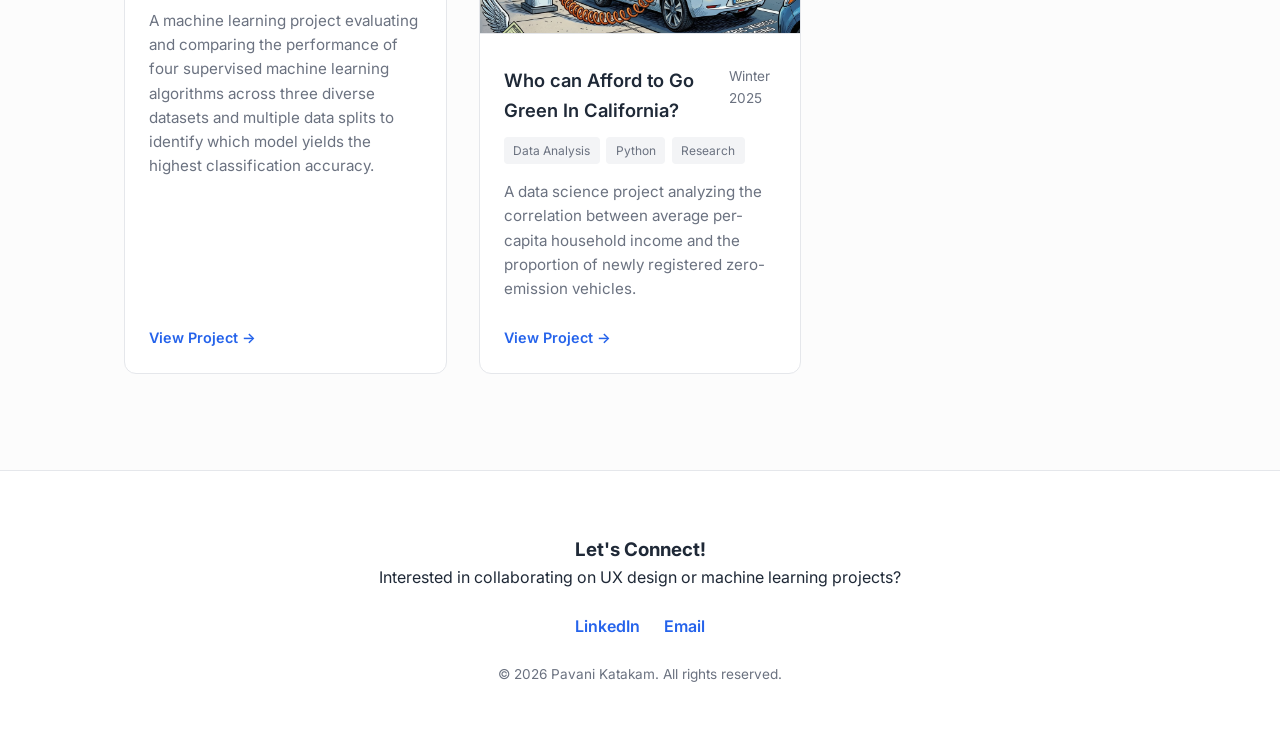
==== commit ed0bf090: "Update footer content for collaboration invitation" ====
--- a/index.html
+++ b/index.html
@@ -167,7 +167,8 @@
 
   <footer class="footer">
     <div class="footer-container">
-      <h3>Available for UX/UI Design and Data Analysis opportunities.</h3>
+      <h3>Let's Connect!</h3>
+      <p>Interested in collaborating on UX design or machine learning projects?</p>
       <div class="social-links">
         <a href="https://www.linkedin.com/in/pavani-katakam/" target="_blank">LinkedIn</a>
         <a href="mailto:pavkatakam@gmail.com">Email</a>
